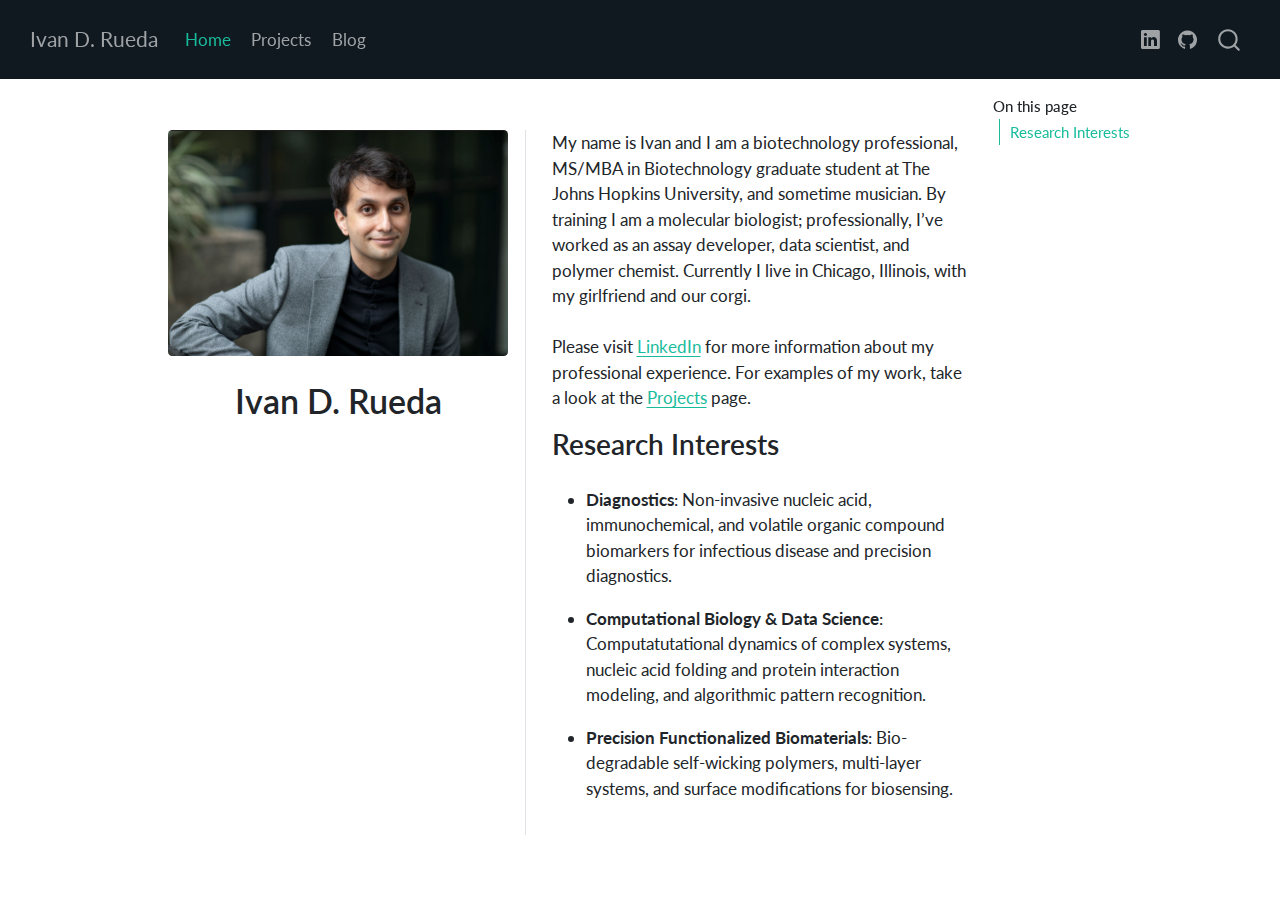
==== index.html @ e8262713 "Built site for gh-pages" ====
<!DOCTYPE html>
<html xmlns="http://www.w3.org/1999/xhtml" lang="en" xml:lang="en"><head>

<meta charset="utf-8">
<meta name="generator" content="quarto-1.4.554">

<meta name="viewport" content="width=device-width, initial-scale=1.0, user-scalable=yes">


<title>Ivan D. Rueda</title>
<style>
code{white-space: pre-wrap;}
span.smallcaps{font-variant: small-caps;}
div.columns{display: flex; gap: min(4vw, 1.5em);}
div.column{flex: auto; overflow-x: auto;}
div.hanging-indent{margin-left: 1.5em; text-indent: -1.5em;}
ul.task-list{list-style: none;}
ul.task-list li input[type="checkbox"] {
  width: 0.8em;
  margin: 0 0.8em 0.2em -1em; /* quarto-specific, see https://github.com/quarto-dev/quarto-cli/issues/4556 */ 
  vertical-align: middle;
}
</style>


<script src="site_libs/quarto-nav/quarto-nav.js"></script>
<script src="site_libs/quarto-nav/headroom.min.js"></script>
<script src="site_libs/clipboard/clipboard.min.js"></script>
<script src="site_libs/quarto-search/autocomplete.umd.js"></script>
<script src="site_libs/quarto-search/fuse.min.js"></script>
<script src="site_libs/quarto-search/quarto-search.js"></script>
<meta name="quarto:offset" content="./">
<script src="site_libs/quarto-html/quarto.js"></script>
<script src="site_libs/quarto-html/popper.min.js"></script>
<script src="site_libs/quarto-html/tippy.umd.min.js"></script>
<link href="site_libs/quarto-html/tippy.css" rel="stylesheet">
<link href="site_libs/quarto-html/quarto-syntax-highlighting.css" rel="stylesheet" id="quarto-text-highlighting-styles">
<script src="site_libs/bootstrap/bootstrap.min.js"></script>
<link href="site_libs/bootstrap/bootstrap-icons.css" rel="stylesheet">
<link href="site_libs/bootstrap/bootstrap.min.css" rel="stylesheet" id="quarto-bootstrap" data-mode="light">
<script id="quarto-search-options" type="application/json">{
  "location": "navbar",
  "copy-button": false,
  "collapse-after": 3,
  "panel-placement": "end",
  "type": "overlay",
  "limit": 50,
  "keyboard-shortcut": [
    "f",
    "/",
    "s"
  ],
  "show-item-context": false,
  "language": {
    "search-no-results-text": "No results",
    "search-matching-documents-text": "matching documents",
    "search-copy-link-title": "Copy link to search",
    "search-hide-matches-text": "Hide additional matches",
    "search-more-match-text": "more match in this document",
    "search-more-matches-text": "more matches in this document",
    "search-clear-button-title": "Clear",
    "search-text-placeholder": "",
    "search-detached-cancel-button-title": "Cancel",
    "search-submit-button-title": "Submit",
    "search-label": "Search"
  }
}</script>


<link rel="stylesheet" href="styles.css">
</head>

<body class="nav-fixed">

<div id="quarto-search-results"></div>
  <header id="quarto-header" class="headroom fixed-top">
    <nav class="navbar navbar-expand-lg " data-bs-theme="dark">
      <div class="navbar-container container-fluid">
      <div class="navbar-brand-container mx-auto">
    <a class="navbar-brand" href="./index.html">
    <span class="navbar-title">Ivan D. Rueda</span>
    </a>
  </div>
            <div id="quarto-search" class="" title="Search"></div>
          <button class="navbar-toggler" type="button" data-bs-toggle="collapse" data-bs-target="#navbarCollapse" aria-controls="navbarCollapse" aria-expanded="false" aria-label="Toggle navigation" onclick="if (window.quartoToggleHeadroom) { window.quartoToggleHeadroom(); }">
  <span class="navbar-toggler-icon"></span>
</button>
          <div class="collapse navbar-collapse" id="navbarCollapse">
            <ul class="navbar-nav navbar-nav-scroll me-auto">
  <li class="nav-item">
    <a class="nav-link active" href="./index.html" aria-current="page"> 
<span class="menu-text">Home</span></a>
  </li>  
  <li class="nav-item">
    <a class="nav-link" href="./projects.html"> 
<span class="menu-text">Projects</span></a>
  </li>  
  <li class="nav-item">
    <a class="nav-link" href="./blog.html"> 
<span class="menu-text">Blog</span></a>
  </li>  
</ul>
            <ul class="navbar-nav navbar-nav-scroll ms-auto">
  <li class="nav-item compact">
    <a class="nav-link" href="https://www.linkedin.com/in/ivan-rueda-b720685a/"> <i class="bi bi-linkedin" role="img" aria-label="LinkedIn">
</i> 
<span class="menu-text"></span></a>
  </li>  
  <li class="nav-item compact">
    <a class="nav-link" href="https://github.com/ivandrueda"> <i class="bi bi-github" role="img" aria-label="GitHub">
</i> 
<span class="menu-text"></span></a>
  </li>  
</ul>
          </div> <!-- /navcollapse -->
          <div class="quarto-navbar-tools">
</div>
      </div> <!-- /container-fluid -->
    </nav>
</header>
<!-- content -->
<div id="quarto-content" class="quarto-container page-columns page-rows-contents page-layout-article page-navbar">
<!-- sidebar -->
<!-- margin-sidebar -->
    <div id="quarto-margin-sidebar" class="sidebar margin-sidebar">
        <nav id="TOC" role="doc-toc" class="toc-active">
    <h2 id="toc-title">On this page</h2>
  <ul>
  <li><a href="#research-interests" id="toc-research-interests" class="nav-link active" data-scroll-target="#research-interests">Research Interests</a></li>
  </ul>
</nav>
    </div>
<!-- main -->
<div class="quarto-about-trestles content">
  <div class="about-entity">
    <img src="profile_headshot.png" class="about-image
  rounded " style="width: 20em;">
<header id="title-block-header" class="quarto-title-block default">
<div class="quarto-title">
<h1 class="title">Ivan D. Rueda</h1>
</div>
<div class="quarto-title-meta">
  </div>
</header>
  </div>
  <div class="about-contents"><main class="content" id="quarto-document-content">

<p>My name is Ivan and I am a biotechnology professional, MS/MBA in Biotechnology graduate student at The Johns Hopkins University, and sometime musician. By training I am a molecular biologist; professionally, I’ve worked as an assay developer, data scientist, and polymer chemist. Currently I live in Chicago, Illinois, with my girlfriend and our corgi. <br><br> Please visit <a href="https://www.linkedin.com/in/ivan-rueda-b720685a/">LinkedIn</a> for more information about my professional experience. For examples of my work, take a look at the <a href="https://ivandrueda.github.io/projects.html">Projects</a> page.</p>
<section id="research-interests" class="level2">
<h2 data-anchor-id="research-interests">Research Interests</h2>
<ul>
<li><p><strong>Diagnostics</strong>: Non-invasive nucleic acid, immunochemical, and volatile organic compound biomarkers for infectious disease and precision diagnostics.</p></li>
<li><p><strong>Computational Biology &amp; Data Science</strong>: Computatutational dynamics of complex systems, nucleic acid folding and protein interaction modeling, and algorithmic pattern recognition.</p></li>
<li><p><strong>Precision Functionalized Biomaterials</strong>: Bio-degradable self-wicking polymers, multi-layer systems, and surface modifications for biosensing.</p></li>
</ul>


</section>
</main></div>
</div>
 <!-- /main -->
<script id="quarto-html-after-body" type="application/javascript">
window.document.addEventListener("DOMContentLoaded", function (event) {
  const toggleBodyColorMode = (bsSheetEl) => {
    const mode = bsSheetEl.getAttribute("data-mode");
    const bodyEl = window.document.querySelector("body");
    if (mode === "dark") {
      bodyEl.classList.add("quarto-dark");
      bodyEl.classList.remove("quarto-light");
    } else {
      bodyEl.classList.add("quarto-light");
      bodyEl.classList.remove("quarto-dark");
    }
  }
  const toggleBodyColorPrimary = () => {
    const bsSheetEl = window.document.querySelector("link#quarto-bootstrap");
    if (bsSheetEl) {
      toggleBodyColorMode(bsSheetEl);
    }
  }
  toggleBodyColorPrimary();  
  const isCodeAnnotation = (el) => {
    for (const clz of el.classList) {
      if (clz.startsWith('code-annotation-')) {                     
        return true;
      }
    }
    return false;
  }
  const clipboard = new window.ClipboardJS('.code-copy-button', {
    text: function(trigger) {
      const codeEl = trigger.previousElementSibling.cloneNode(true);
      for (const childEl of codeEl.children) {
        if (isCodeAnnotation(childEl)) {
          childEl.remove();
        }
      }
      return codeEl.innerText;
    }
  });
  clipboard.on('success', function(e) {
    // button target
    const button = e.trigger;
    // don't keep focus
    button.blur();
    // flash "checked"
    button.classList.add('code-copy-button-checked');
    var currentTitle = button.getAttribute("title");
    button.setAttribute("title", "Copied!");
    let tooltip;
    if (window.bootstrap) {
      button.setAttribute("data-bs-toggle", "tooltip");
      button.setAttribute("data-bs-placement", "left");
      button.setAttribute("data-bs-title", "Copied!");
      tooltip = new bootstrap.Tooltip(button, 
        { trigger: "manual", 
          customClass: "code-copy-button-tooltip",
          offset: [0, -8]});
      tooltip.show();    
    }
    setTimeout(function() {
      if (tooltip) {
        tooltip.hide();
        button.removeAttribute("data-bs-title");
        button.removeAttribute("data-bs-toggle");
        button.removeAttribute("data-bs-placement");
      }
      button.setAttribute("title", currentTitle);
      button.classList.remove('code-copy-button-checked');
    }, 1000);
    // clear code selection
    e.clearSelection();
  });
    var localhostRegex = new RegExp(/^(?:http|https):\/\/localhost\:?[0-9]*\//);
    var mailtoRegex = new RegExp(/^mailto:/);
      var filterRegex = new RegExp("http:\/\/ivandrueda\.github\.io");
    var isInternal = (href) => {
        return filterRegex.test(href) || localhostRegex.test(href) || mailtoRegex.test(href);
    }
    // Inspect non-navigation links and adorn them if external
 	var links = window.document.querySelectorAll('a[href]:not(.nav-link):not(.navbar-brand):not(.toc-action):not(.sidebar-link):not(.sidebar-item-toggle):not(.pagination-link):not(.no-external):not([aria-hidden]):not(.dropdown-item):not(.quarto-navigation-tool)');
    for (var i=0; i<links.length; i++) {
      const link = links[i];
      if (!isInternal(link.href)) {
        // undo the damage that might have been done by quarto-nav.js in the case of
        // links that we want to consider external
        if (link.dataset.originalHref !== undefined) {
          link.href = link.dataset.originalHref;
        }
      }
    }
  function tippyHover(el, contentFn, onTriggerFn, onUntriggerFn) {
    const config = {
      allowHTML: true,
      maxWidth: 500,
      delay: 100,
      arrow: false,
      appendTo: function(el) {
          return el.parentElement;
      },
      interactive: true,
      interactiveBorder: 10,
      theme: 'quarto',
      placement: 'bottom-start',
    };
    if (contentFn) {
      config.content = contentFn;
    }
    if (onTriggerFn) {
      config.onTrigger = onTriggerFn;
    }
    if (onUntriggerFn) {
      config.onUntrigger = onUntriggerFn;
    }
    window.tippy(el, config); 
  }
  const noterefs = window.document.querySelectorAll('a[role="doc-noteref"]');
  for (var i=0; i<noterefs.length; i++) {
    const ref = noterefs[i];
    tippyHover(ref, function() {
      // use id or data attribute instead here
      let href = ref.getAttribute('data-footnote-href') || ref.getAttribute('href');
      try { href = new URL(href).hash; } catch {}
      const id = href.replace(/^#\/?/, "");
      const note = window.document.getElementById(id);
      if (note) {
        return note.innerHTML;
      } else {
        return "";
      }
    });
  }
  const xrefs = window.document.querySelectorAll('a.quarto-xref');
  const processXRef = (id, note) => {
    // Strip column container classes
    const stripColumnClz = (el) => {
      el.classList.remove("page-full", "page-columns");
      if (el.children) {
        for (const child of el.children) {
          stripColumnClz(child);
        }
      }
    }
    stripColumnClz(note)
    if (id === null || id.startsWith('sec-')) {
      // Special case sections, only their first couple elements
      const container = document.createElement("div");
      if (note.children && note.children.length > 2) {
        container.appendChild(note.children[0].cloneNode(true));
        for (let i = 1; i < note.children.length; i++) {
          const child = note.children[i];
          if (child.tagName === "P" && child.innerText === "") {
            continue;
          } else {
            container.appendChild(child.cloneNode(true));
            break;
          }
        }
        if (window.Quarto?.typesetMath) {
          window.Quarto.typesetMath(container);
        }
        return container.innerHTML
      } else {
        if (window.Quarto?.typesetMath) {
          window.Quarto.typesetMath(note);
        }
        return note.innerHTML;
      }
    } else {
      // Remove any anchor links if they are present
      const anchorLink = note.querySelector('a.anchorjs-link');
      if (anchorLink) {
        anchorLink.remove();
      }
      if (window.Quarto?.typesetMath) {
        window.Quarto.typesetMath(note);
      }
      // TODO in 1.5, we should make sure this works without a callout special case
      if (note.classList.contains("callout")) {
        return note.outerHTML;
      } else {
        return note.innerHTML;
      }
    }
  }
  for (var i=0; i<xrefs.length; i++) {
    const xref = xrefs[i];
    tippyHover(xref, undefined, function(instance) {
      instance.disable();
      let url = xref.getAttribute('href');
      let hash = undefined; 
      if (url.startsWith('#')) {
        hash = url;
      } else {
        try { hash = new URL(url).hash; } catch {}
      }
      if (hash) {
        const id = hash.replace(/^#\/?/, "");
        const note = window.document.getElementById(id);
        if (note !== null) {
          try {
            const html = processXRef(id, note.cloneNode(true));
            instance.setContent(html);
          } finally {
            instance.enable();
            instance.show();
          }
        } else {
          // See if we can fetch this
          fetch(url.split('#')[0])
          .then(res => res.text())
          .then(html => {
            const parser = new DOMParser();
            const htmlDoc = parser.parseFromString(html, "text/html");
            const note = htmlDoc.getElementById(id);
            if (note !== null) {
              const html = processXRef(id, note);
              instance.setContent(html);
            } 
          }).finally(() => {
            instance.enable();
            instance.show();
          });
        }
      } else {
        // See if we can fetch a full url (with no hash to target)
        // This is a special case and we should probably do some content thinning / targeting
        fetch(url)
        .then(res => res.text())
        .then(html => {
          const parser = new DOMParser();
          const htmlDoc = parser.parseFromString(html, "text/html");
          const note = htmlDoc.querySelector('main.content');
          if (note !== null) {
            // This should only happen for chapter cross references
            // (since there is no id in the URL)
            // remove the first header
            if (note.children.length > 0 && note.children[0].tagName === "HEADER") {
              note.children[0].remove();
            }
            const html = processXRef(null, note);
            instance.setContent(html);
          } 
        }).finally(() => {
          instance.enable();
          instance.show();
        });
      }
    }, function(instance) {
    });
  }
      let selectedAnnoteEl;
      const selectorForAnnotation = ( cell, annotation) => {
        let cellAttr = 'data-code-cell="' + cell + '"';
        let lineAttr = 'data-code-annotation="' +  annotation + '"';
        const selector = 'span[' + cellAttr + '][' + lineAttr + ']';
        return selector;
      }
      const selectCodeLines = (annoteEl) => {
        const doc = window.document;
        const targetCell = annoteEl.getAttribute("data-target-cell");
        const targetAnnotation = annoteEl.getAttribute("data-target-annotation");
        const annoteSpan = window.document.querySelector(selectorForAnnotation(targetCell, targetAnnotation));
        const lines = annoteSpan.getAttribute("data-code-lines").split(",");
        const lineIds = lines.map((line) => {
          return targetCell + "-" + line;
        })
        let top = null;
        let height = null;
        let parent = null;
        if (lineIds.length > 0) {
            //compute the position of the single el (top and bottom and make a div)
            const el = window.document.getElementById(lineIds[0]);
            top = el.offsetTop;
            height = el.offsetHeight;
            parent = el.parentElement.parentElement;
          if (lineIds.length > 1) {
            const lastEl = window.document.getElementById(lineIds[lineIds.length - 1]);
            const bottom = lastEl.offsetTop + lastEl.offsetHeight;
            height = bottom - top;
          }
          if (top !== null && height !== null && parent !== null) {
            // cook up a div (if necessary) and position it 
            let div = window.document.getElementById("code-annotation-line-highlight");
            if (div === null) {
              div = window.document.createElement("div");
              div.setAttribute("id", "code-annotation-line-highlight");
              div.style.position = 'absolute';
              parent.appendChild(div);
            }
            div.style.top = top - 2 + "px";
            div.style.height = height + 4 + "px";
            div.style.left = 0;
            let gutterDiv = window.document.getElementById("code-annotation-line-highlight-gutter");
            if (gutterDiv === null) {
              gutterDiv = window.document.createElement("div");
              gutterDiv.setAttribute("id", "code-annotation-line-highlight-gutter");
              gutterDiv.style.position = 'absolute';
              const codeCell = window.document.getElementById(targetCell);
              const gutter = codeCell.querySelector('.code-annotation-gutter');
              gutter.appendChild(gutterDiv);
            }
            gutterDiv.style.top = top - 2 + "px";
            gutterDiv.style.height = height + 4 + "px";
          }
          selectedAnnoteEl = annoteEl;
        }
      };
      const unselectCodeLines = () => {
        const elementsIds = ["code-annotation-line-highlight", "code-annotation-line-highlight-gutter"];
        elementsIds.forEach((elId) => {
          const div = window.document.getElementById(elId);
          if (div) {
            div.remove();
          }
        });
        selectedAnnoteEl = undefined;
      };
        // Handle positioning of the toggle
    window.addEventListener(
      "resize",
      throttle(() => {
        elRect = undefined;
        if (selectedAnnoteEl) {
          selectCodeLines(selectedAnnoteEl);
        }
      }, 10)
    );
    function throttle(fn, ms) {
    let throttle = false;
    let timer;
      return (...args) => {
        if(!throttle) { // first call gets through
            fn.apply(this, args);
            throttle = true;
        } else { // all the others get throttled
            if(timer) clearTimeout(timer); // cancel #2
            timer = setTimeout(() => {
              fn.apply(this, args);
              timer = throttle = false;
            }, ms);
        }
      };
    }
      // Attach click handler to the DT
      const annoteDls = window.document.querySelectorAll('dt[data-target-cell]');
      for (const annoteDlNode of annoteDls) {
        annoteDlNode.addEventListener('click', (event) => {
          const clickedEl = event.target;
          if (clickedEl !== selectedAnnoteEl) {
            unselectCodeLines();
            const activeEl = window.document.querySelector('dt[data-target-cell].code-annotation-active');
            if (activeEl) {
              activeEl.classList.remove('code-annotation-active');
            }
            selectCodeLines(clickedEl);
            clickedEl.classList.add('code-annotation-active');
          } else {
            // Unselect the line
            unselectCodeLines();
            clickedEl.classList.remove('code-annotation-active');
          }
        });
      }
  const findCites = (el) => {
    const parentEl = el.parentElement;
    if (parentEl) {
      const cites = parentEl.dataset.cites;
      if (cites) {
        return {
          el,
          cites: cites.split(' ')
        };
      } else {
        return findCites(el.parentElement)
      }
    } else {
      return undefined;
    }
  };
  var bibliorefs = window.document.querySelectorAll('a[role="doc-biblioref"]');
  for (var i=0; i<bibliorefs.length; i++) {
    const ref = bibliorefs[i];
    const citeInfo = findCites(ref);
    if (citeInfo) {
      tippyHover(citeInfo.el, function() {
        var popup = window.document.createElement('div');
        citeInfo.cites.forEach(function(cite) {
          var citeDiv = window.document.createElement('div');
          citeDiv.classList.add('hanging-indent');
          citeDiv.classList.add('csl-entry');
          var biblioDiv = window.document.getElementById('ref-' + cite);
          if (biblioDiv) {
            citeDiv.innerHTML = biblioDiv.innerHTML;
          }
          popup.appendChild(citeDiv);
        });
        return popup.innerHTML;
      });
    }
  }
});
</script>
</div> <!-- /content -->




</body></html>
---- site_libs/quarto-html/tippy.css ----
.tippy-box[data-animation=fade][data-state=hidden]{opacity:0}[data-tippy-root]{max-width:calc(100vw - 10px)}.tippy-box{position:relative;background-color:#333;color:#fff;border-radius:4px;font-size:14px;line-height:1.4;white-space:normal;outline:0;transition-property:transform,visibility,opacity}.tippy-box[data-placement^=top]>.tippy-arrow{bottom:0}.tippy-box[data-placement^=top]>.tippy-arrow:before{bottom:-7px;left:0;border-width:8px 8px 0;border-top-color:initial;transform-origin:center top}.tippy-box[data-placement^=bottom]>.tippy-arrow{top:0}.tippy-box[data-placement^=bottom]>.tippy-arrow:before{top:-7px;left:0;border-width:0 8px 8px;border-bottom-color:initial;transform-origin:center bottom}.tippy-box[data-placement^=left]>.tippy-arrow{right:0}.tippy-box[data-placement^=left]>.tippy-arrow:before{border-width:8px 0 8px 8px;border-left-color:initial;right:-7px;transform-origin:center left}.tippy-box[data-placement^=right]>.tippy-arrow{left:0}.tippy-box[data-placement^=right]>.tippy-arrow:before{left:-7px;border-width:8px 8px 8px 0;border-right-color:initial;transform-origin:center right}.tippy-box[data-inertia][data-state=visible]{transition-timing-function:cubic-bezier(.54,1.5,.38,1.11)}.tippy-arrow{width:16px;height:16px;color:#333}.tippy-arrow:before{content:"";position:absolute;border-color:transparent;border-style:solid}.tippy-content{position:relative;padding:5px 9px;z-index:1}
---- site_libs/quarto-html/quarto-syntax-highlighting.css ----
/* quarto syntax highlight colors */
:root {
  --quarto-hl-ot-color: #003B4F;
  --quarto-hl-at-color: #657422;
  --quarto-hl-ss-color: #20794D;
  --quarto-hl-an-color: #5E5E5E;
  --quarto-hl-fu-color: #4758AB;
  --quarto-hl-st-color: #20794D;
  --quarto-hl-cf-color: #003B4F;
  --quarto-hl-op-color: #5E5E5E;
  --quarto-hl-er-color: #AD0000;
  --quarto-hl-bn-color: #AD0000;
  --quarto-hl-al-color: #AD0000;
  --quarto-hl-va-color: #111111;
  --quarto-hl-bu-color: inherit;
  --quarto-hl-ex-color: inherit;
  --quarto-hl-pp-color: #AD0000;
  --quarto-hl-in-color: #5E5E5E;
  --quarto-hl-vs-color: #20794D;
  --quarto-hl-wa-color: #5E5E5E;
  --quarto-hl-do-color: #5E5E5E;
  --quarto-hl-im-color: #00769E;
  --quarto-hl-ch-color: #20794D;
  --quarto-hl-dt-color: #AD0000;
  --quarto-hl-fl-color: #AD0000;
  --quarto-hl-co-color: #5E5E5E;
  --quarto-hl-cv-color: #5E5E5E;
  --quarto-hl-cn-color: #8f5902;
  --quarto-hl-sc-color: #5E5E5E;
  --quarto-hl-dv-color: #AD0000;
  --quarto-hl-kw-color: #003B4F;
}

/* other quarto variables */
:root {
  --quarto-font-monospace: SFMono-Regular, Menlo, Monaco, Consolas, "Liberation Mono", "Courier New", monospace;
}

pre > code.sourceCode > span {
  color: #003B4F;
}

code span {
  color: #003B4F;
}

code.sourceCode > span {
  color: #003B4F;
}

div.sourceCode,
div.sourceCode pre.sourceCode {
  color: #003B4F;
}

code span.ot {
  color: #003B4F;
  font-style: inherit;
}

code span.at {
  color: #657422;
  font-style: inherit;
}

code span.ss {
  color: #20794D;
  font-style: inherit;
}

code span.an {
  color: #5E5E5E;
  font-style: inherit;
}

code span.fu {
  color: #4758AB;
  font-style: inherit;
}

code span.st {
  color: #20794D;
  font-style: inherit;
}

code span.cf {
  color: #003B4F;
  font-style: inherit;
}

code span.op {
  color: #5E5E5E;
  font-style: inherit;
}

code span.er {
  color: #AD0000;
  font-style: inherit;
}

code span.bn {
  color: #AD0000;
  font-style: inherit;
}

code span.al {
  color: #AD0000;
  font-style: inherit;
}

code span.va {
  color: #111111;
  font-style: inherit;
}

code span.bu {
  font-style: inherit;
}

code span.ex {
  font-style: inherit;
}

code span.pp {
  color: #AD0000;
  font-style: inherit;
}

code span.in {
  color: #5E5E5E;
  font-style: inherit;
}

code span.vs {
  color: #20794D;
  font-style: inherit;
}

code span.wa {
  color: #5E5E5E;
  font-style: italic;
}

code span.do {
  color: #5E5E5E;
  font-style: italic;
}

code span.im {
  color: #00769E;
  font-style: inherit;
}

code span.ch {
  color: #20794D;
  font-style: inherit;
}

code span.dt {
  color: #AD0000;
  font-style: inherit;
}

code span.fl {
  color: #AD0000;
  font-style: inherit;
}

code span.co {
  color: #5E5E5E;
  font-style: inherit;
}

code span.cv {
  color: #5E5E5E;
  font-style: italic;
}

code span.cn {
  color: #8f5902;
  font-style: inherit;
}

code span.sc {
  color: #5E5E5E;
  font-style: inherit;
}

code span.dv {
  color: #AD0000;
  font-style: inherit;
}

code span.kw {
  color: #003B4F;
  font-style: inherit;
}

.prevent-inlining {
  content: "</";
}

/*# sourceMappingURL=debc5d5d77c3f9108843748ff7464032.css.map */
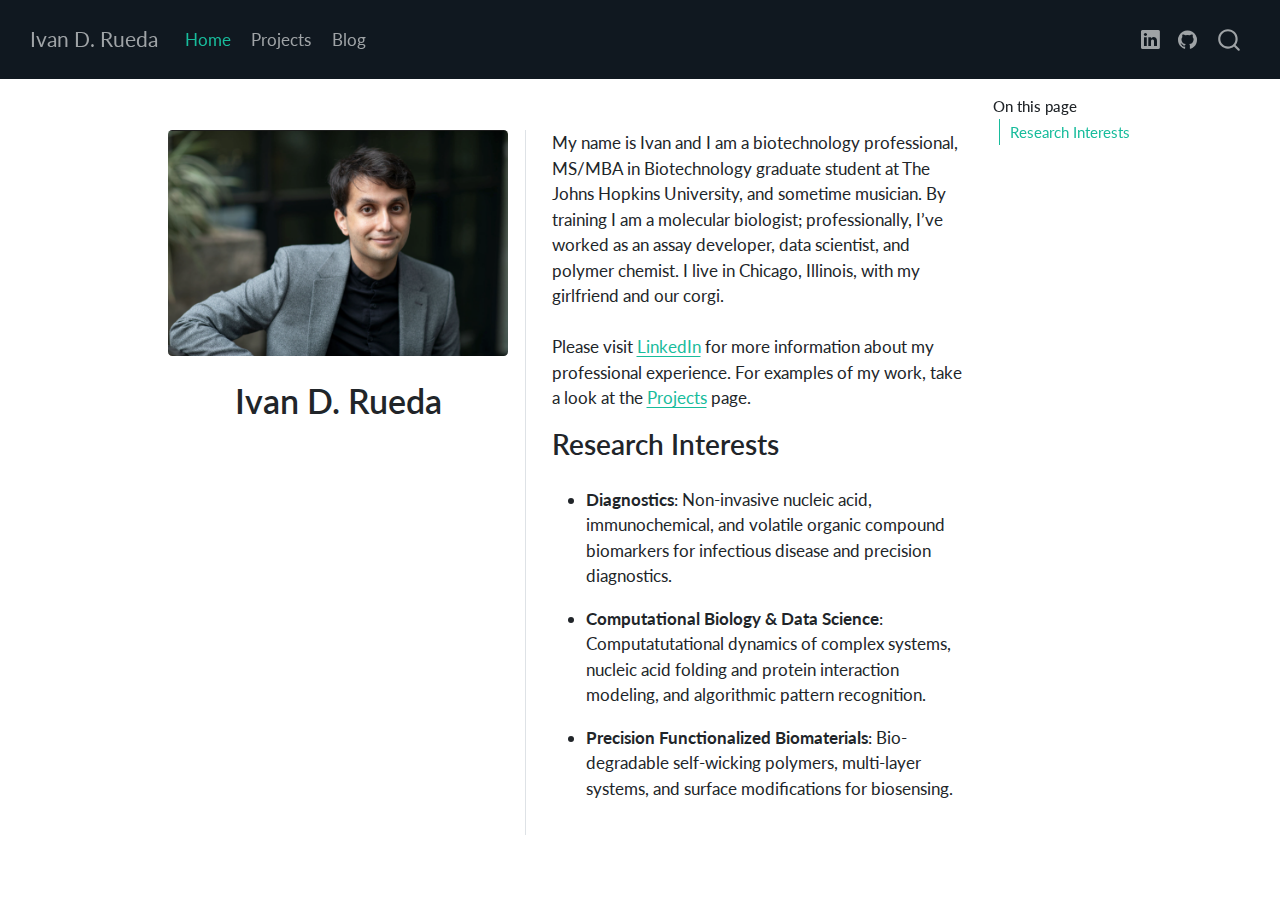
==== commit 8a6ea8b4: "Built site for gh-pages" ====
--- a/index.html
+++ b/index.html
@@ -145,7 +145,7 @@
   </div>
   <div class="about-contents"><main class="content" id="quarto-document-content">
 
-<p>My name is Ivan and I am a biotechnology professional, MS/MBA in Biotechnology graduate student at The Johns Hopkins University, and sometime musician. By training I am a molecular biologist; professionally, I’ve worked as an assay developer, data scientist, and polymer chemist. Currently I live in Chicago, Illinois, with my girlfriend and our corgi. <br><br> Please visit <a href="https://www.linkedin.com/in/ivan-rueda-b720685a/">LinkedIn</a> for more information about my professional experience. For examples of my work, take a look at the <a href="https://ivandrueda.github.io/projects.html">Projects</a> page.</p>
+<p>My name is Ivan and I am a biotechnology professional, MS/MBA in Biotechnology graduate student at The Johns Hopkins University, and sometime musician. By training I am a molecular biologist; professionally, I’ve worked as an assay developer, data scientist, and polymer chemist. I live in Chicago, Illinois, with my girlfriend and our corgi. <br><br> Please visit <a href="https://www.linkedin.com/in/ivan-rueda-b720685a/">LinkedIn</a> for more information about my professional experience. For examples of my work, take a look at the <a href="https://ivandrueda.github.io/projects.html">Projects</a> page.</p>
 <section id="research-interests" class="level2">
 <h2 data-anchor-id="research-interests">Research Interests</h2>
 <ul>
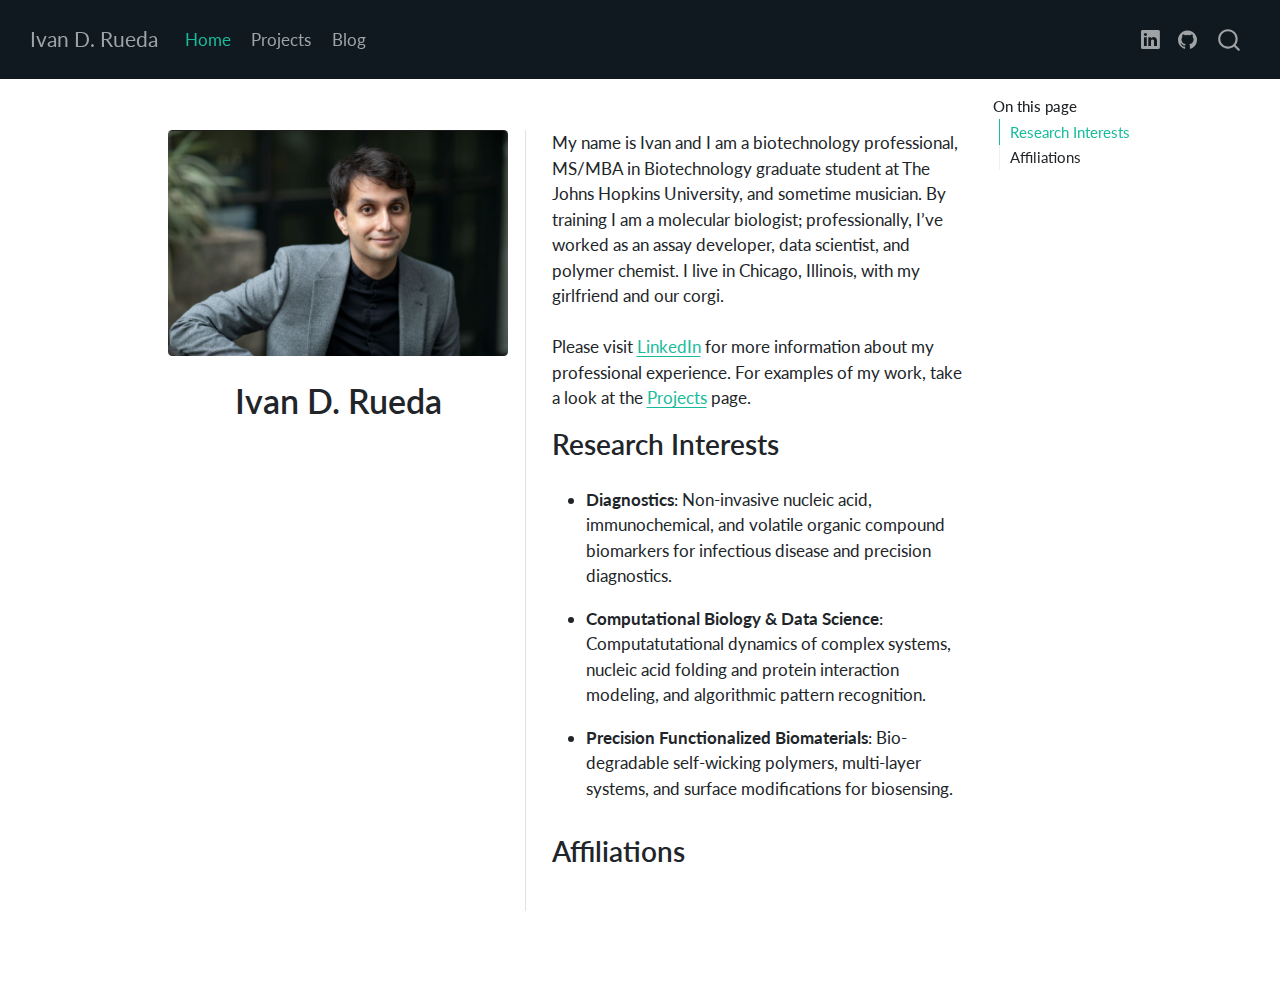
==== commit 7b8fe9f1: "Built site for gh-pages" ====
--- a/index.html
+++ b/index.html
@@ -127,6 +127,7 @@
     <h2 id="toc-title">On this page</h2>
   <ul>
   <li><a href="#research-interests" id="toc-research-interests" class="nav-link active" data-scroll-target="#research-interests">Research Interests</a></li>
+  <li><a href="#affiliations" id="toc-affiliations" class="nav-link" data-scroll-target="#affiliations">Affiliations</a></li>
   </ul>
 </nav>
     </div>
@@ -153,6 +154,9 @@
 <li><p><strong>Computational Biology &amp; Data Science</strong>: Computatutational dynamics of complex systems, nucleic acid folding and protein interaction modeling, and algorithmic pattern recognition.</p></li>
 <li><p><strong>Precision Functionalized Biomaterials</strong>: Bio-degradable self-wicking polymers, multi-layer systems, and surface modifications for biosensing.</p></li>
 </ul>
+</section>
+<section id="affiliations" class="level2">
+<h2 data-anchor-id="affiliations">Affiliations</h2>
 
 
 </section>
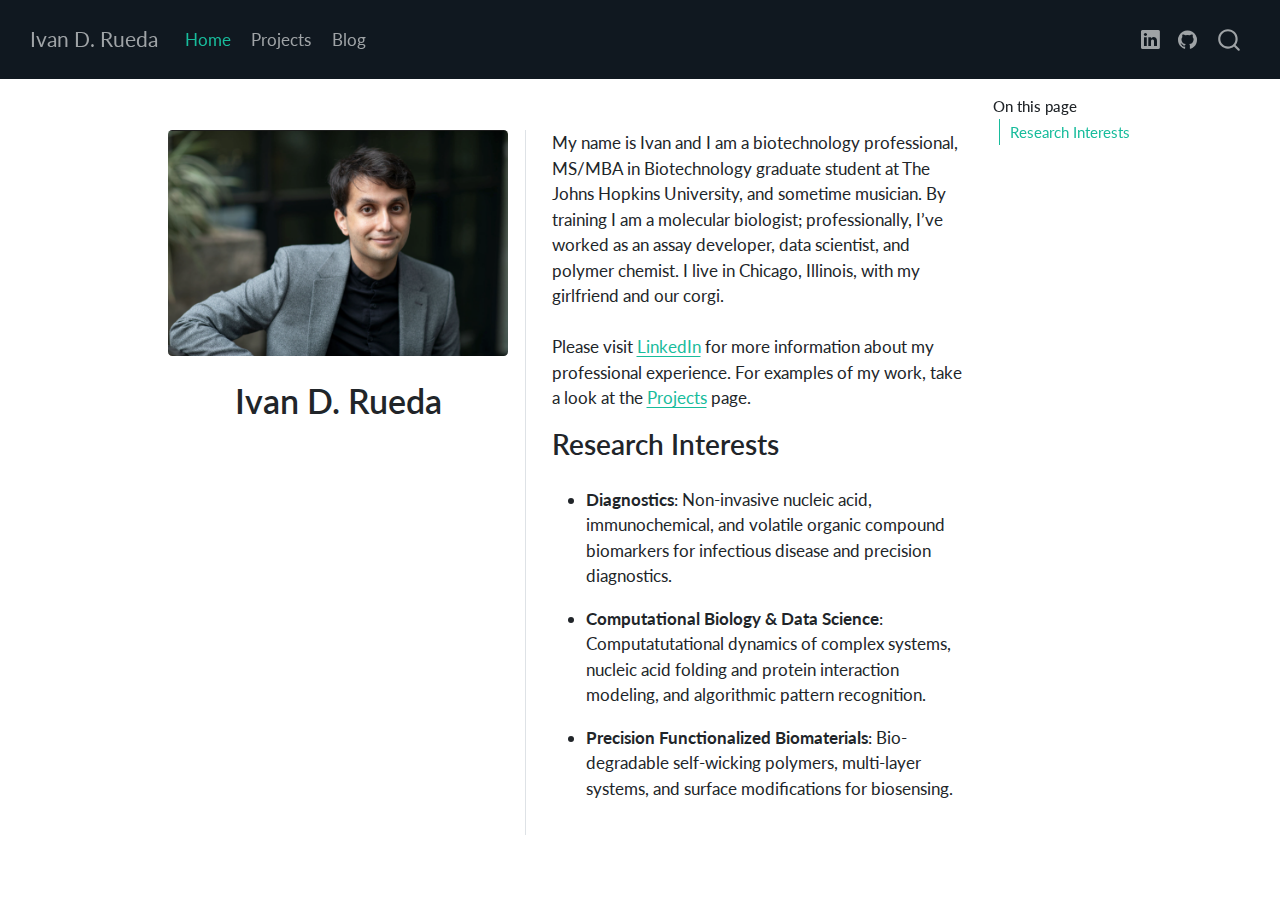
==== commit e6de1a55: "Built site for gh-pages" ====
--- a/index.html
+++ b/index.html
@@ -127,7 +127,6 @@
     <h2 id="toc-title">On this page</h2>
   <ul>
   <li><a href="#research-interests" id="toc-research-interests" class="nav-link active" data-scroll-target="#research-interests">Research Interests</a></li>
-  <li><a href="#affiliations" id="toc-affiliations" class="nav-link" data-scroll-target="#affiliations">Affiliations</a></li>
   </ul>
 </nav>
     </div>
@@ -154,9 +153,6 @@
 <li><p><strong>Computational Biology &amp; Data Science</strong>: Computatutational dynamics of complex systems, nucleic acid folding and protein interaction modeling, and algorithmic pattern recognition.</p></li>
 <li><p><strong>Precision Functionalized Biomaterials</strong>: Bio-degradable self-wicking polymers, multi-layer systems, and surface modifications for biosensing.</p></li>
 </ul>
-</section>
-<section id="affiliations" class="level2">
-<h2 data-anchor-id="affiliations">Affiliations</h2>
 
 
 </section>
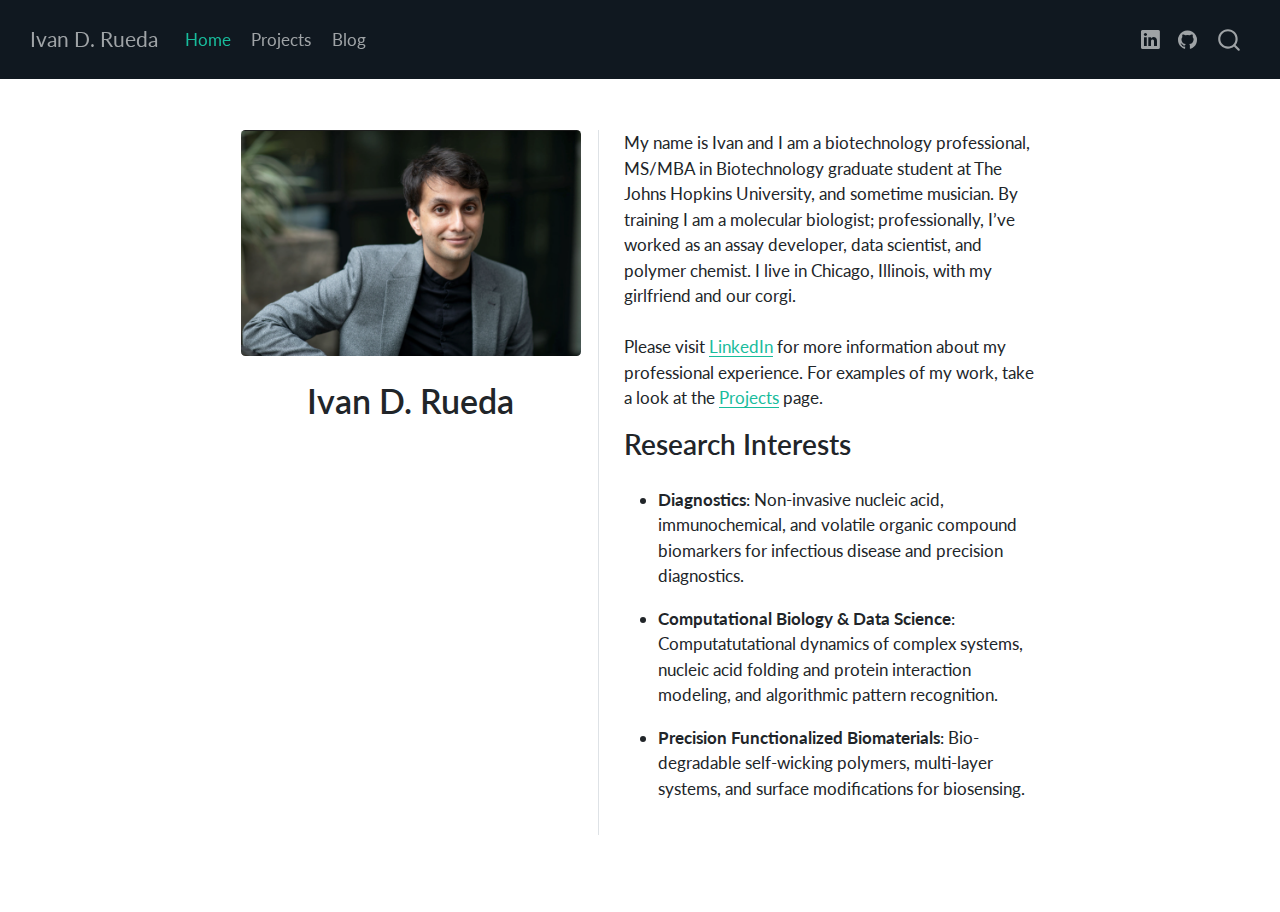
==== commit a93d24c7: "Built site for gh-pages" ====
--- a/index.html
+++ b/index.html
@@ -70,7 +70,7 @@
 <link rel="stylesheet" href="styles.css">
 </head>
 
-<body class="nav-fixed">
+<body class="nav-fixed fullcontent">
 
 <div id="quarto-search-results"></div>
   <header id="quarto-header" class="headroom fixed-top">
@@ -122,14 +122,7 @@
 <div id="quarto-content" class="quarto-container page-columns page-rows-contents page-layout-article page-navbar">
 <!-- sidebar -->
 <!-- margin-sidebar -->
-    <div id="quarto-margin-sidebar" class="sidebar margin-sidebar">
-        <nav id="TOC" role="doc-toc" class="toc-active">
-    <h2 id="toc-title">On this page</h2>
-  <ul>
-  <li><a href="#research-interests" id="toc-research-interests" class="nav-link active" data-scroll-target="#research-interests">Research Interests</a></li>
-  </ul>
-</nav>
-    </div>
+    
 <!-- main -->
 <div class="quarto-about-trestles content">
   <div class="about-entity">
@@ -144,7 +137,6 @@
 </header>
   </div>
   <div class="about-contents"><main class="content" id="quarto-document-content">
-
 <p>My name is Ivan and I am a biotechnology professional, MS/MBA in Biotechnology graduate student at The Johns Hopkins University, and sometime musician. By training I am a molecular biologist; professionally, I’ve worked as an assay developer, data scientist, and polymer chemist. I live in Chicago, Illinois, with my girlfriend and our corgi. <br><br> Please visit <a href="https://www.linkedin.com/in/ivan-rueda-b720685a/">LinkedIn</a> for more information about my professional experience. For examples of my work, take a look at the <a href="https://ivandrueda.github.io/projects.html">Projects</a> page.</p>
 <section id="research-interests" class="level2">
 <h2 data-anchor-id="research-interests">Research Interests</h2>
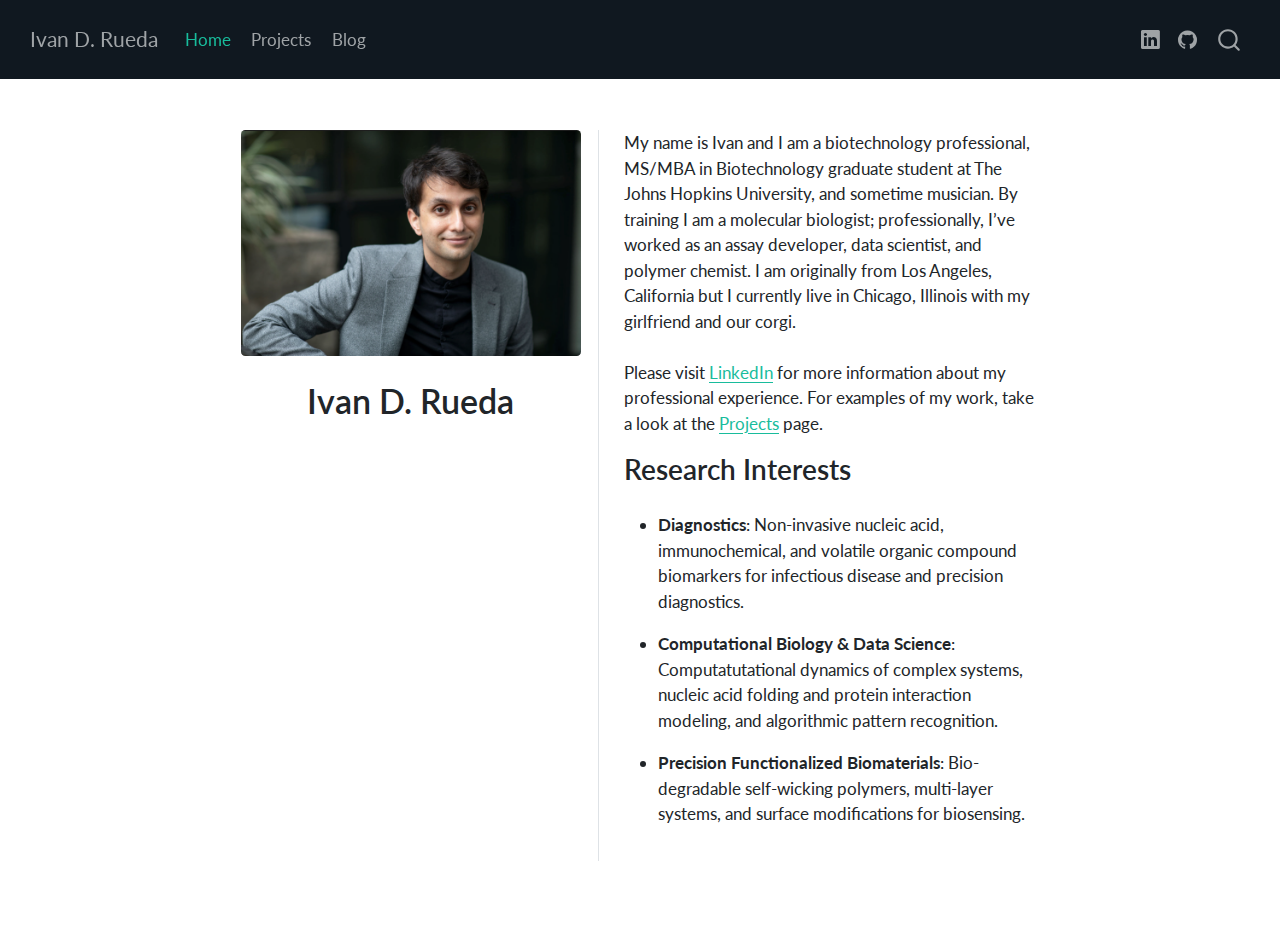
==== commit 652917e1: "Built site for gh-pages" ====
--- a/index.html
+++ b/index.html
@@ -137,7 +137,7 @@
 </header>
   </div>
   <div class="about-contents"><main class="content" id="quarto-document-content">
-<p>My name is Ivan and I am a biotechnology professional, MS/MBA in Biotechnology graduate student at The Johns Hopkins University, and sometime musician. By training I am a molecular biologist; professionally, I’ve worked as an assay developer, data scientist, and polymer chemist. I live in Chicago, Illinois, with my girlfriend and our corgi. <br><br> Please visit <a href="https://www.linkedin.com/in/ivan-rueda-b720685a/">LinkedIn</a> for more information about my professional experience. For examples of my work, take a look at the <a href="https://ivandrueda.github.io/projects.html">Projects</a> page.</p>
+<p>My name is Ivan and I am a biotechnology professional, MS/MBA in Biotechnology graduate student at The Johns Hopkins University, and sometime musician. By training I am a molecular biologist; professionally, I’ve worked as an assay developer, data scientist, and polymer chemist. I am originally from Los Angeles, California but I currently live in Chicago, Illinois with my girlfriend and our corgi. <br><br> Please visit <a href="https://www.linkedin.com/in/ivan-rueda-b720685a/">LinkedIn</a> for more information about my professional experience. For examples of my work, take a look at the <a href="https://ivandrueda.github.io/projects.html">Projects</a> page.</p>
 <section id="research-interests" class="level2">
 <h2 data-anchor-id="research-interests">Research Interests</h2>
 <ul>
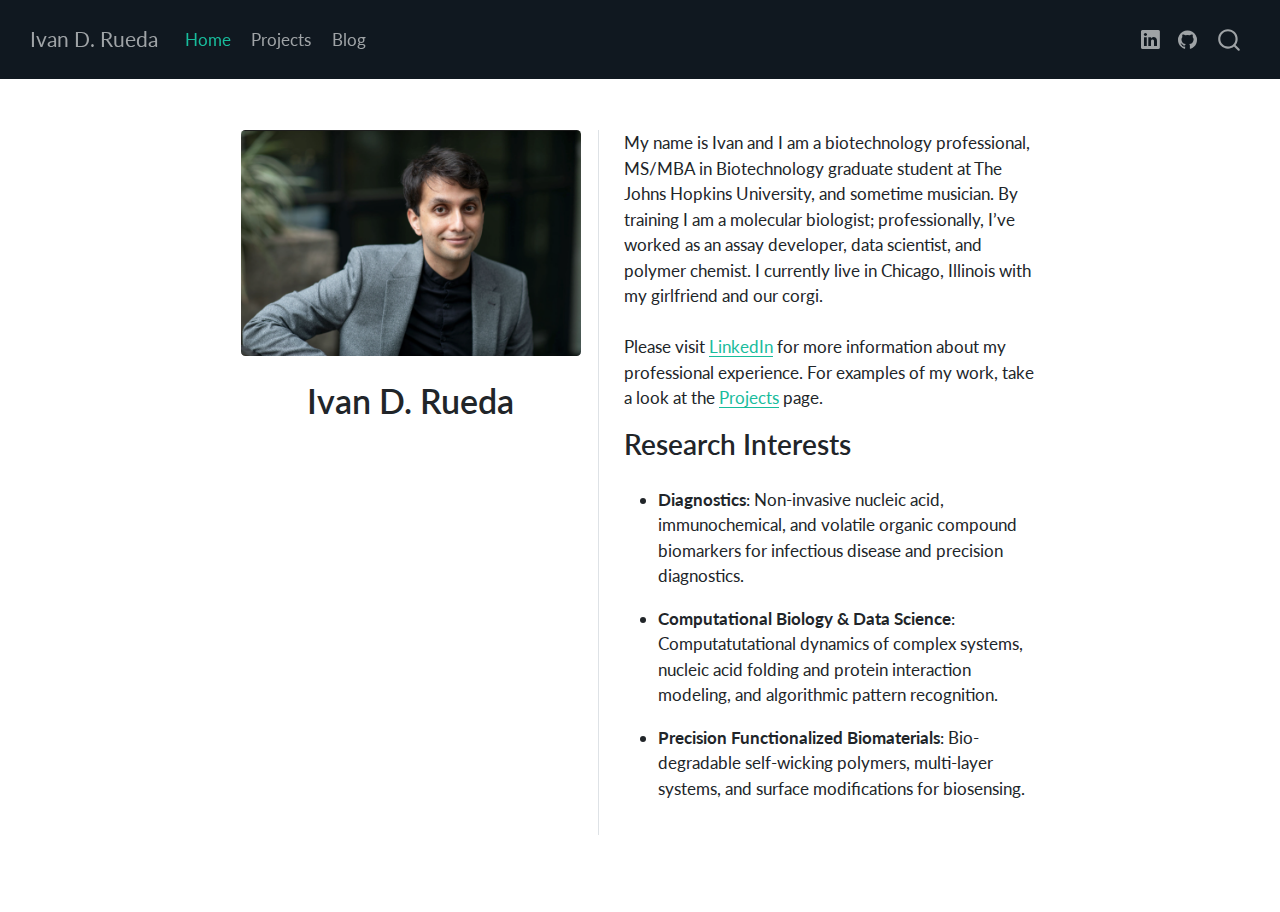
==== commit 7f2ae779: "Built site for gh-pages" ====
--- a/index.html
+++ b/index.html
@@ -137,7 +137,7 @@
 </header>
   </div>
   <div class="about-contents"><main class="content" id="quarto-document-content">
-<p>My name is Ivan and I am a biotechnology professional, MS/MBA in Biotechnology graduate student at The Johns Hopkins University, and sometime musician. By training I am a molecular biologist; professionally, I’ve worked as an assay developer, data scientist, and polymer chemist. I am originally from Los Angeles, California but I currently live in Chicago, Illinois with my girlfriend and our corgi. <br><br> Please visit <a href="https://www.linkedin.com/in/ivan-rueda-b720685a/">LinkedIn</a> for more information about my professional experience. For examples of my work, take a look at the <a href="https://ivandrueda.github.io/projects.html">Projects</a> page.</p>
+<p>My name is Ivan and I am a biotechnology professional, MS/MBA in Biotechnology graduate student at The Johns Hopkins University, and sometime musician. By training I am a molecular biologist; professionally, I’ve worked as an assay developer, data scientist, and polymer chemist. I currently live in Chicago, Illinois with my girlfriend and our corgi. <br><br> Please visit <a href="https://www.linkedin.com/in/ivan-rueda-b720685a/">LinkedIn</a> for more information about my professional experience. For examples of my work, take a look at the <a href="https://ivandrueda.github.io/projects.html">Projects</a> page.</p>
 <section id="research-interests" class="level2">
 <h2 data-anchor-id="research-interests">Research Interests</h2>
 <ul>
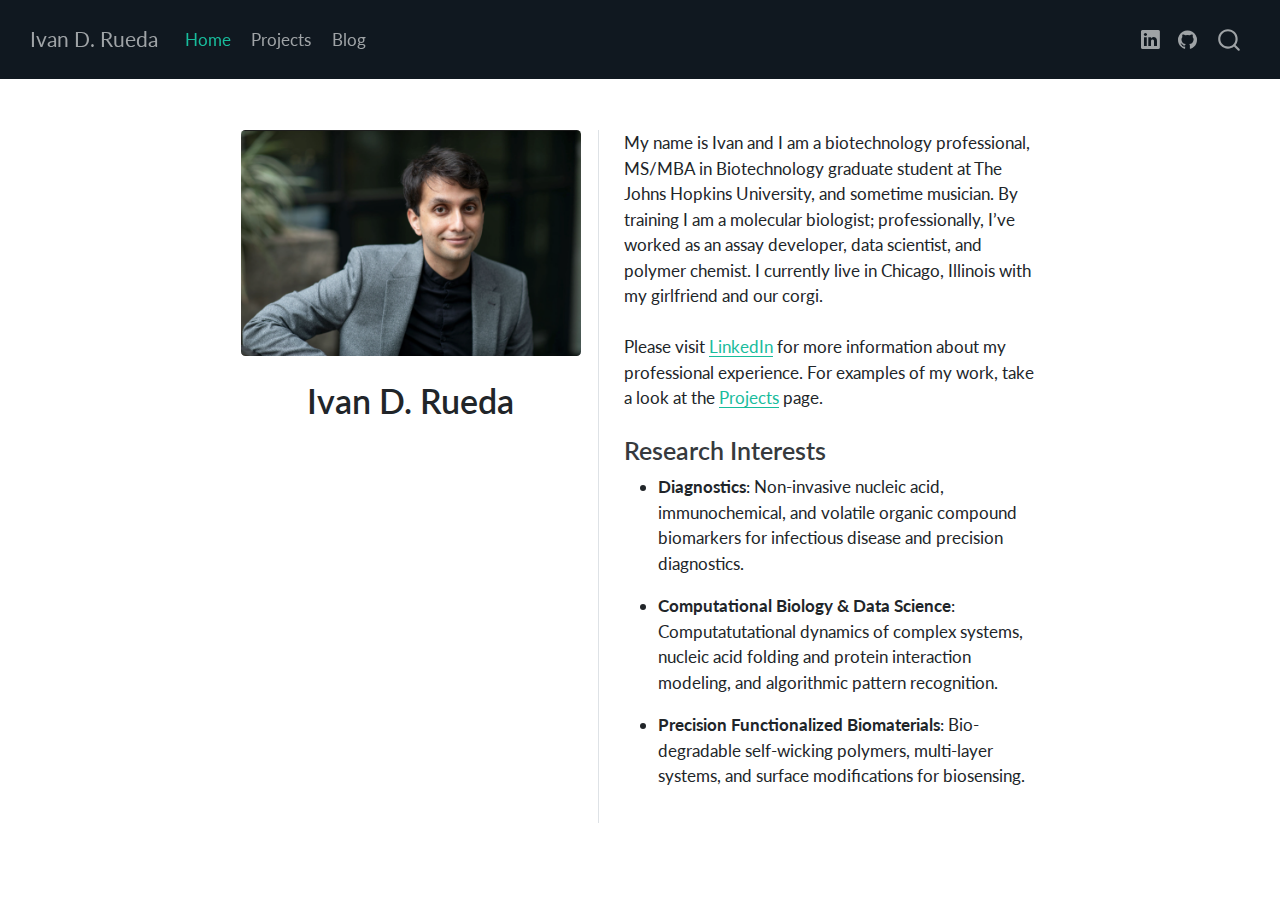
==== commit dffa36fb: "Built site for gh-pages" ====
--- a/index.html
+++ b/index.html
@@ -138,8 +138,8 @@
   </div>
   <div class="about-contents"><main class="content" id="quarto-document-content">
 <p>My name is Ivan and I am a biotechnology professional, MS/MBA in Biotechnology graduate student at The Johns Hopkins University, and sometime musician. By training I am a molecular biologist; professionally, I’ve worked as an assay developer, data scientist, and polymer chemist. I currently live in Chicago, Illinois with my girlfriend and our corgi. <br><br> Please visit <a href="https://www.linkedin.com/in/ivan-rueda-b720685a/">LinkedIn</a> for more information about my professional experience. For examples of my work, take a look at the <a href="https://ivandrueda.github.io/projects.html">Projects</a> page.</p>
-<section id="research-interests" class="level2">
-<h2 data-anchor-id="research-interests">Research Interests</h2>
+<section id="research-interests" class="level3">
+<h3 data-anchor-id="research-interests">Research Interests</h3>
 <ul>
 <li><p><strong>Diagnostics</strong>: Non-invasive nucleic acid, immunochemical, and volatile organic compound biomarkers for infectious disease and precision diagnostics.</p></li>
 <li><p><strong>Computational Biology &amp; Data Science</strong>: Computatutational dynamics of complex systems, nucleic acid folding and protein interaction modeling, and algorithmic pattern recognition.</p></li>
